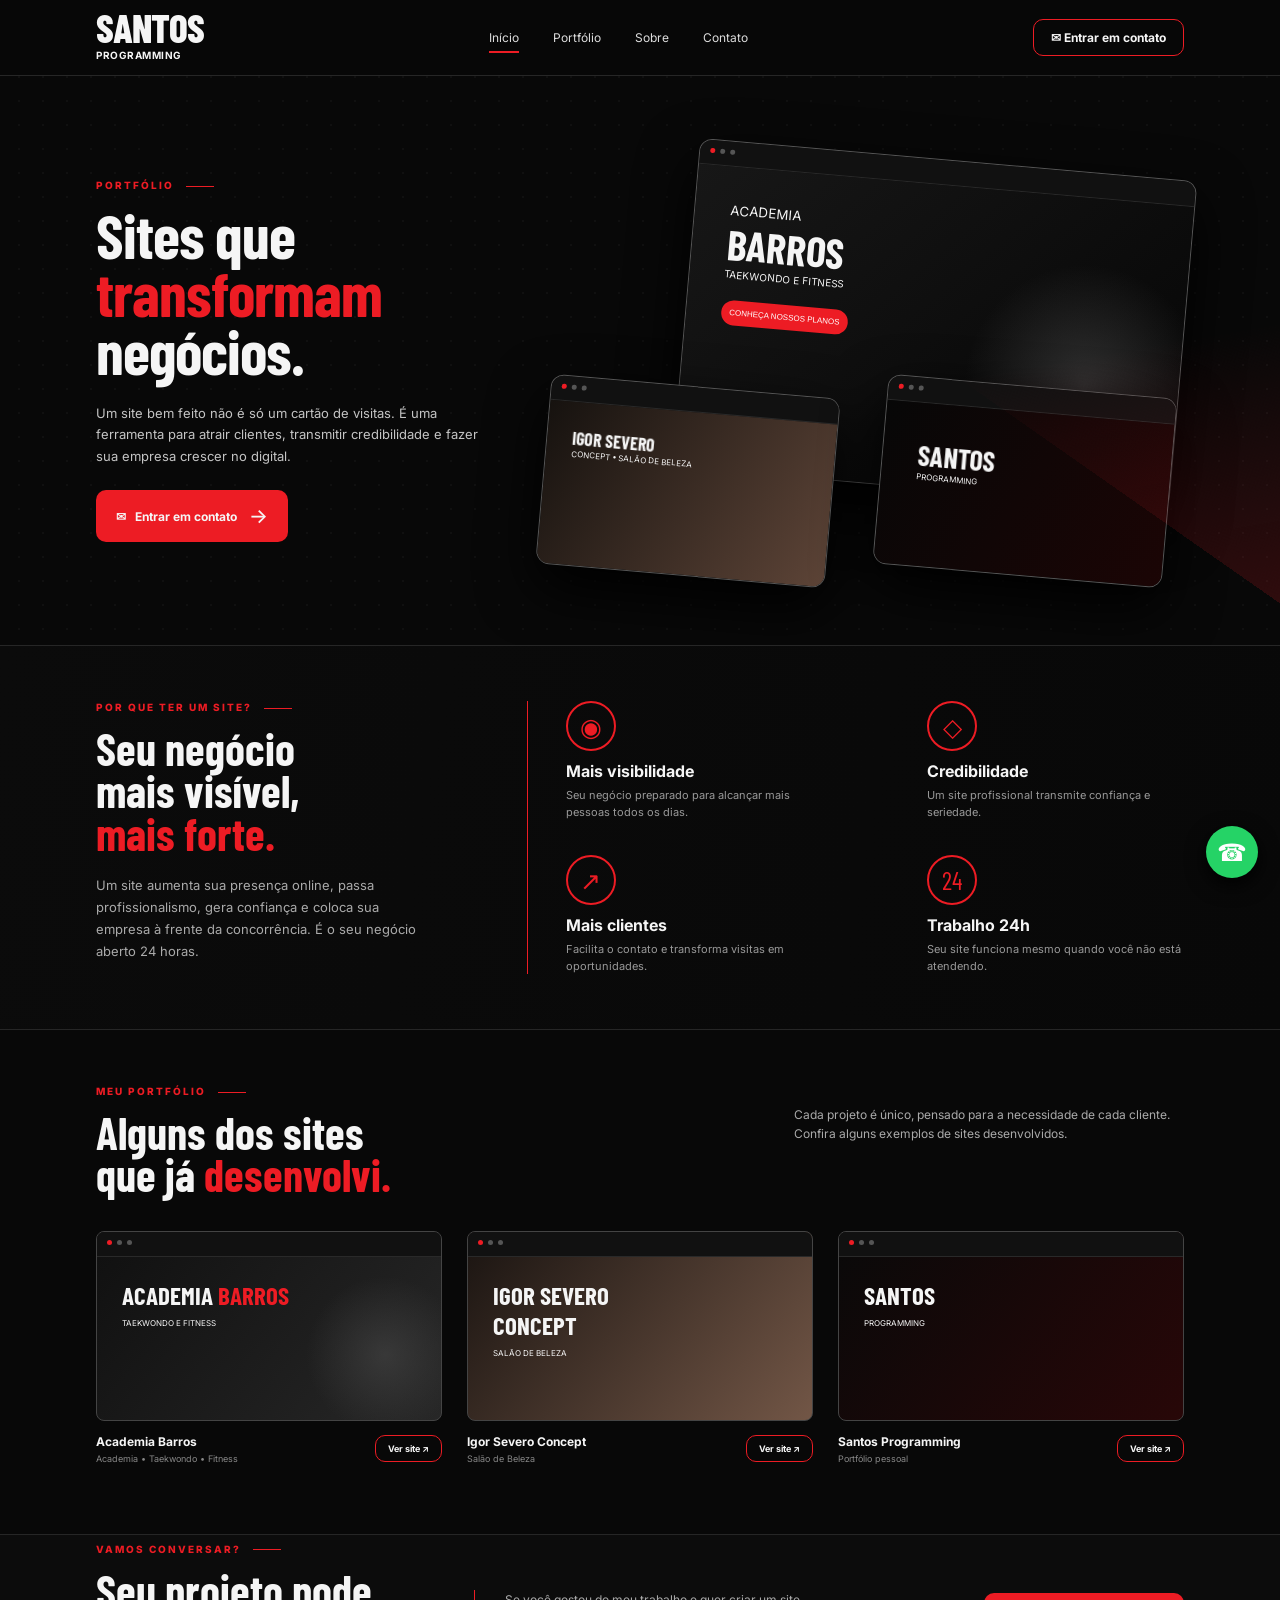
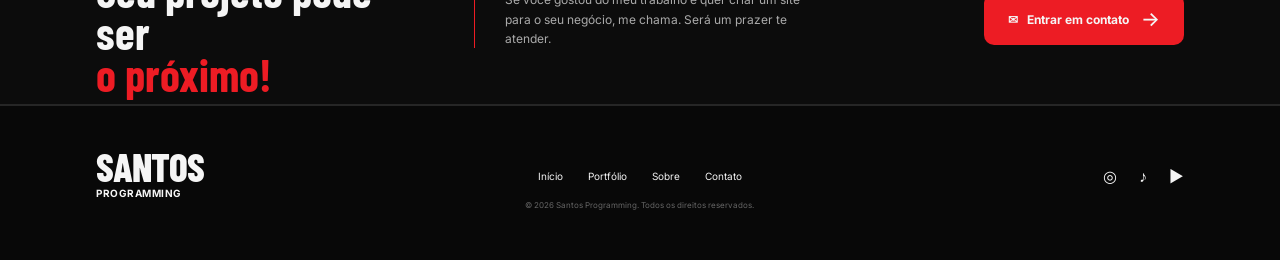
==== index.html @ 3d68de3a "Add files via upload" ====
<!DOCTYPE html>
<html lang="pt-BR">
<head>
  <meta charset="UTF-8">
  <meta name="viewport" content="width=device-width, initial-scale=1.0">
  <meta name="description" content="Santos Programming — portfólio de sites desenvolvidos para empresas e projetos.">
  <title>Santos Programming | Portfólio</title>
  <link rel="preconnect" href="https://fonts.googleapis.com">
  <link rel="preconnect" href="https://fonts.gstatic.com" crossorigin>
  <link href="https://fonts.googleapis.com/css2?family=Barlow+Condensed:wght@500;600;700;800&family=Inter:wght@400;500;600;700;800&display=swap" rel="stylesheet">
  <link rel="stylesheet" href="style.css">
</head>
<body>
  <header class="header">
    <a class="brand" href="#inicio" aria-label="Santos Programming">
      <span>SANT<span class="brand-o">O</span>S</span>
      <small>PROGRAMMING</small>
    </a>

    <button class="menu-toggle" aria-label="Abrir menu">☰</button>
    <nav class="nav">
      <a class="active" href="#inicio">Início</a>
      <a href="#portfolio">Portfólio</a>
      <a href="#sobre">Sobre</a>
      <a href="#contato">Contato</a>
    </nav>

    <a class="btn btn-outline header-contact" href="#contato">✉ Entrar em contato</a>
  </header>

  <main>
    <section class="hero section" id="inicio">
      <div class="hero-copy">
        <p class="eyebrow">PORTFÓLIO <i></i></p>
        <h1>Sites que <span>transformam</span> negócios.</h1>
        <p class="hero-text">Um site bem feito não é só um cartão de visitas. É uma ferramenta para atrair clientes, transmitir credibilidade e fazer sua empresa crescer no digital.</p>
        <a class="btn btn-red" href="#contato">✉ &nbsp; Entrar em contato <b>→</b></a>
      </div>

      <div class="hero-showcase">
        <div class="mockup mockup-large">
          <div class="browser"><span></span><span></span><span></span></div>
          <div class="mock-content gym">
            <small>ACADEMIA</small><strong>BARROS</strong>
            <p>TAEKWONDO E FITNESS</p>
            <button>CONHEÇA NOSSOS PLANOS</button>
          </div>
        </div>
        <div class="mockup mockup-small left">
          <div class="browser"><span></span><span></span><span></span></div>
          <div class="mock-content salon"><strong>IGOR SEVERO</strong><small>CONCEPT • SALÃO DE BELEZA</small></div>
        </div>
        <div class="mockup mockup-small right">
          <div class="browser"><span></span><span></span><span></span></div>
          <div class="mock-content code"><strong>SANTOS</strong><small>PROGRAMMING</small></div>
        </div>
      </div>
    </section>

    <section class="why section" id="sobre">
      <div class="why-title">
        <p class="eyebrow">POR QUE TER UM SITE? <i></i></p>
        <h2>Seu negócio<br>mais visível,<br><span>mais forte.</span></h2>
        <p>Um site aumenta sua presença online, passa profissionalismo, gera confiança e coloca sua empresa à frente da concorrência. É o seu negócio aberto 24 horas.</p>
      </div>
      <div class="benefits">
        <article><div class="icon">◉</div><h3>Mais visibilidade</h3><p>Seu negócio preparado para alcançar mais pessoas todos os dias.</p></article>
        <article><div class="icon">◇</div><h3>Credibilidade</h3><p>Um site profissional transmite confiança e seriedade.</p></article>
        <article><div class="icon">↗</div><h3>Mais clientes</h3><p>Facilita o contato e transforma visitas em oportunidades.</p></article>
        <article><div class="icon">24</div><h3>Trabalho 24h</h3><p>Seu site funciona mesmo quando você não está atendendo.</p></article>
      </div>
    </section>

    <section class="portfolio section" id="portfolio">
      <div class="portfolio-head">
        <div>
          <p class="eyebrow">MEU PORTFÓLIO <i></i></p>
          <h2>Alguns dos sites<br>que já <span>desenvolvi.</span></h2>
        </div>
        <p>Cada projeto é único, pensado para a necessidade de cada cliente. Confira alguns exemplos de sites desenvolvidos.</p>
      </div>

      <div class="projects">
        <article class="project">
          <div class="project-image project-gym"><div class="browser"><span></span><span></span><span></span></div><strong>ACADEMIA <em>BARROS</em></strong><small>TAEKWONDO E FITNESS</small></div>
          <div class="project-info"><div><h3>Academia Barros</h3><p>Academia • Taekwondo • Fitness</p></div><a class="btn btn-mini" href="#contato">Ver site ↗</a></div>
        </article>

        <article class="project">
          <div class="project-image project-salon"><div class="browser"><span></span><span></span><span></span></div><strong>IGOR SEVERO<br>CONCEPT</strong><small>SALÃO DE BELEZA</small></div>
          <div class="project-info"><div><h3>Igor Severo Concept</h3><p>Salão de Beleza</p></div><a class="btn btn-mini" href="#contato">Ver site ↗</a></div>
        </article>

        <article class="project">
          <div class="project-image project-code"><div class="browser"><span></span><span></span><span></span></div><strong>SANTOS</strong><small>PROGRAMMING</small></div>
          <div class="project-info"><div><h3>Santos Programming</h3><p>Portfólio pessoal</p></div><a class="btn btn-mini" href="#contato">Ver site ↗</a></div>
        </article>
      </div>
    </section>

    <section class="cta section" id="contato">
      <div>
        <p class="eyebrow">VAMOS CONVERSAR? <i></i></p>
        <h2>Seu projeto pode ser<br><span>o próximo!</span></h2>
      </div>
      <p>Se você gostou do meu trabalho e quer criar um site para o seu negócio, me chama. Será um prazer te atender.</p>
      <a class="btn btn-red" href="https://wa.me/5500000000000?text=Olá!%20Vi%20seu%20portfólio%20e%20quero%20criar%20um%20site." target="_blank">✉ &nbsp; Entrar em contato <b>→</b></a>
    </section>
  </main>

  <footer class="footer">
    <a class="brand" href="#inicio"><span>SANT<span class="brand-o">O</span>S</span><small>PROGRAMMING</small></a>
    <nav><a href="#inicio">Início</a><a href="#portfolio">Portfólio</a><a href="#sobre">Sobre</a><a href="#contato">Contato</a></nav>
    <div class="socials"><span>◎</span><span>♪</span><span>▶</span></div>
    <p>© 2026 Santos Programming. Todos os direitos reservados.</p>
  </footer>

  <a class="whatsapp" href="https://wa.me/5500000000000?text=Olá!%20Vi%20seu%20portfólio%20e%20quero%20fazer%20um%20site." target="_blank" aria-label="Falar pelo WhatsApp">☎</a>
  <script src="script.js"></script>
</body>
</html>
---- style.css ----
*{box-sizing:border-box;margin:0;padding:0}
:root{--black:#080808;--black2:#101010;--white:#f5f5f5;--gray:#a9a9a9;--red:#ed1c24;--line:#262626}
html{scroll-behavior:smooth}
body{font-family:Inter,Arial,sans-serif;background:var(--black);color:var(--white);overflow-x:hidden}
body:before{content:"";position:fixed;inset:0;pointer-events:none;opacity:.14;background:radial-gradient(circle at 80% 20%,#4a4a4a 0 1px,transparent 1px);background-size:24px 24px;z-index:-1}
a{color:inherit;text-decoration:none}
.header{height:76px;border-bottom:1px solid var(--line);display:flex;align-items:center;padding:0 7.5%;gap:40px;background:rgba(8,8,8,.92);position:sticky;top:0;z-index:20;backdrop-filter:blur(10px)}
.brand{font-family:"Barlow Condensed",sans-serif;font-weight:800;line-height:.72;display:flex;flex-direction:column;font-size:39px;letter-spacing:-1px}
.brand small{font:700 10px Inter,sans-serif;letter-spacing:.5px;margin-top:6px}
.brand-o{display:inline-block}
.nav{display:flex;gap:34px;margin:auto;font-size:12px}
.nav a{padding:30px 0;position:relative;color:#ddd}
.nav a.active:after{content:"";position:absolute;height:2px;background:var(--red);bottom:22px;left:0;right:0}
.btn{display:inline-flex;align-items:center;justify-content:center;border-radius:10px;font-size:12px;font-weight:700;transition:.2s;cursor:pointer}
.btn:hover{transform:translateY(-2px)}
.btn-outline{border:1px solid var(--red);padding:10px 17px}
.btn-red{background:var(--red);padding:14px 20px;gap:12px}
.btn-red b{font-size:20px;font-weight:500}
.menu-toggle{display:none;background:none;border:0;color:white;font-size:26px}
.section{padding-left:7.5%;padding-right:7.5%;border-bottom:1px solid var(--line)}
.hero{min-height:570px;display:grid;grid-template-columns:38% 62%;align-items:center;position:relative;overflow:hidden}
.hero:after,.cta:after{content:"";position:absolute;width:420px;height:420px;right:-180px;top:40px;background:linear-gradient(135deg,transparent 50%,rgba(237,28,36,.18));transform:rotate(35deg);pointer-events:none}
.eyebrow{font-size:10px;letter-spacing:2px;color:var(--red);font-weight:800;margin-bottom:14px}
.eyebrow i{display:inline-block;width:28px;height:1px;background:var(--red);vertical-align:middle;margin-left:8px}
h1,h2{font-family:"Barlow Condensed",sans-serif;line-height:.94;text-transform:none}
h1{font-size:62px;max-width:430px;letter-spacing:-1px}
h1 span,h2 span{color:var(--red)}
.hero-text{color:#c4c4c4;font-size:13px;line-height:1.65;max-width:400px;margin:23px 0}
.hero-showcase{height:500px;position:relative}
.mockup{position:absolute;background:#0d0d0d;border:1px solid #555;border-radius:13px;box-shadow:0 22px 55px #000;overflow:hidden}
.browser{height:25px;padding:8px 10px;display:flex;gap:5px;border-bottom:1px solid #292929;background:#111}
.browser span{width:5px;height:5px;border-radius:50%;background:#555}.browser span:first-child{background:var(--red)}
.mockup-large{width:74%;height:330px;right:0;top:48px;transform:rotate(5deg)}
.mockup-small{width:43%;height:190px;bottom:35px}.mockup-small.left{left:5%;transform:rotate(5deg)}.mockup-small.right{right:2%;transform:rotate(5deg)}
.mock-content{height:calc(100% - 25px);padding:35px;background:linear-gradient(135deg,#171717,#050505);position:relative}
.mock-content.gym:after,.project-gym:after{content:"";position:absolute;right:-30px;bottom:-20px;width:50%;height:90%;background:radial-gradient(circle,#444,transparent 65%);opacity:.65}
.mock-content strong,.mock-content.gym strong{font-family:"Barlow Condensed";font-size:42px;position:relative;z-index:1}.mock-content.gym small{display:block;position:relative;z-index:1}.mock-content.gym p{font-size:10px;position:relative;z-index:1}.mock-content button{margin-top:20px;border:0;background:var(--red);color:white;padding:8px;border-radius:15px;font-size:8px;position:relative;z-index:2}
.mock-content.salon{background:linear-gradient(120deg,#16120f,#5d4437);padding:25px}.mock-content.salon strong{font-size:18px}.mock-content.salon small{display:block;font-size:8px}
.mock-content.code{background:linear-gradient(120deg,#070707,#1b0505);padding:35px}.mock-content.code strong{font-size:28px}.mock-content.code small{display:block;font-size:8px}
.why{min-height:330px;padding-top:55px;padding-bottom:55px;display:grid;grid-template-columns:35% 65%;gap:50px;background:linear-gradient(100deg,#0b0b0b,#080808)}
h2{font-size:45px}.why-title>p:last-child{font-size:13px;line-height:1.7;color:#aaa;max-width:340px;margin-top:20px}
.benefits{border-left:1px solid var(--red);display:grid;grid-template-columns:1fr 1fr;gap:35px 55px;padding-left:38px}
.benefits article{max-width:260px}.icon{font-family:"Barlow Condensed";font-size:25px;color:var(--red);border:2px solid var(--red);width:50px;height:50px;border-radius:50%;display:flex;align-items:center;justify-content:center;margin-bottom:10px}.benefits h3{font-size:16px;margin-bottom:6px}.benefits p{font-size:11px;line-height:1.5;color:#999}
.portfolio{padding-top:55px;padding-bottom:70px}.portfolio-head{display:flex;justify-content:space-between;gap:50px;margin-bottom:35px}.portfolio-head>p{max-width:390px;font-size:12px;line-height:1.6;color:#aaa;padding-top:20px}
.projects{display:grid;grid-template-columns:repeat(3,1fr);gap:25px}.project-image{height:190px;border:1px solid #444;border-radius:8px;position:relative;overflow:hidden;padding:48px 25px 20px;background:#121212}.project-image .browser{position:absolute;left:0;right:0;top:0}.project-image strong{font-family:"Barlow Condensed";font-size:25px;display:block;position:relative;z-index:2}.project-image em{font-style:normal;color:var(--red)}.project-image small{font-size:8px;position:relative;z-index:2}.project-gym{background:linear-gradient(130deg,#101010,#272727)}.project-salon{background:linear-gradient(130deg,#1a1411,#725646)}.project-code{background:linear-gradient(130deg,#090909,#280708)}
.project-info{display:flex;align-items:center;justify-content:space-between;padding-top:13px}.project-info h3{font-size:12px}.project-info p{font-size:9px;color:#888;margin-top:4px}.btn-mini{border:1px solid var(--red);padding:7px 12px;font-size:9px}
.cta{min-height:170px;display:grid;grid-template-columns:1fr 1fr 1fr;align-items:center;gap:45px;background:#0c0c0c;position:relative;overflow:hidden}.cta>p{font-size:12px;color:#aaa;line-height:1.6;border-left:1px solid var(--red);padding-left:30px}.cta .btn{justify-self:end;min-width:200px}
.footer{min-height:155px;padding:40px 7.5%;display:grid;grid-template-columns:1fr 1fr 1fr;align-items:center;border-top:1px solid var(--line);position:relative}.footer nav{display:flex;justify-content:center;gap:25px;font-size:10px}.socials{display:flex;justify-content:flex-end;gap:22px}.footer>p{grid-column:1/-1;text-align:center;font-size:8px;color:#666;margin-top:-15px}
.whatsapp{position:fixed;right:22px;bottom:22px;width:52px;height:52px;border-radius:50%;background:#25d366;color:#fff;display:flex;align-items:center;justify-content:center;font-size:24px;box-shadow:0 7px 20px #000;z-index:30}
@media(max-width:850px){.header{padding:0 6%;height:68px}.header-contact,.nav{display:none}.menu-toggle{display:block;margin-left:auto}.hero{display:block;padding-top:65px;padding-bottom:30px}.hero-showcase{height:390px;margin-top:10px}.mockup-large{width:75%;height:245px;top:25px}.mockup-small{height:135px;bottom:20px}.mock-content{padding:22px}.mock-content.gym strong{font-size:29px}.why{display:block}.benefits{margin-top:35px}.portfolio-head{display:block}.portfolio-head>p{padding-top:20px}.projects{grid-template-columns:1fr}.cta{grid-template-columns:1fr;gap:20px;padding-top:45px;padding-bottom:45px}.cta .btn{justify-self:start}.footer{grid-template-columns:1fr;gap:25px}.footer nav,.socials{justify-content:flex-start}.footer>p{grid-column:1;margin-top:0;text-align:left}h1{font-size:52px}}
@media(max-width:480px){.brand{font-size:31px}.hero{padding-top:45px}.hero-showcase{height:320px}.mockup-large{height:205px}.mockup-small{height:115px}.mock-content.gym strong{font-size:23px}h1{font-size:47px}.why,.portfolio,.cta{padding-left:6%;padding-right:6%}.benefits{padding-left:20px;gap:25px 15px}.benefits article{max-width:none}.benefits p{font-size:10px}.projects{gap:30px}.project-image{height:180px}}
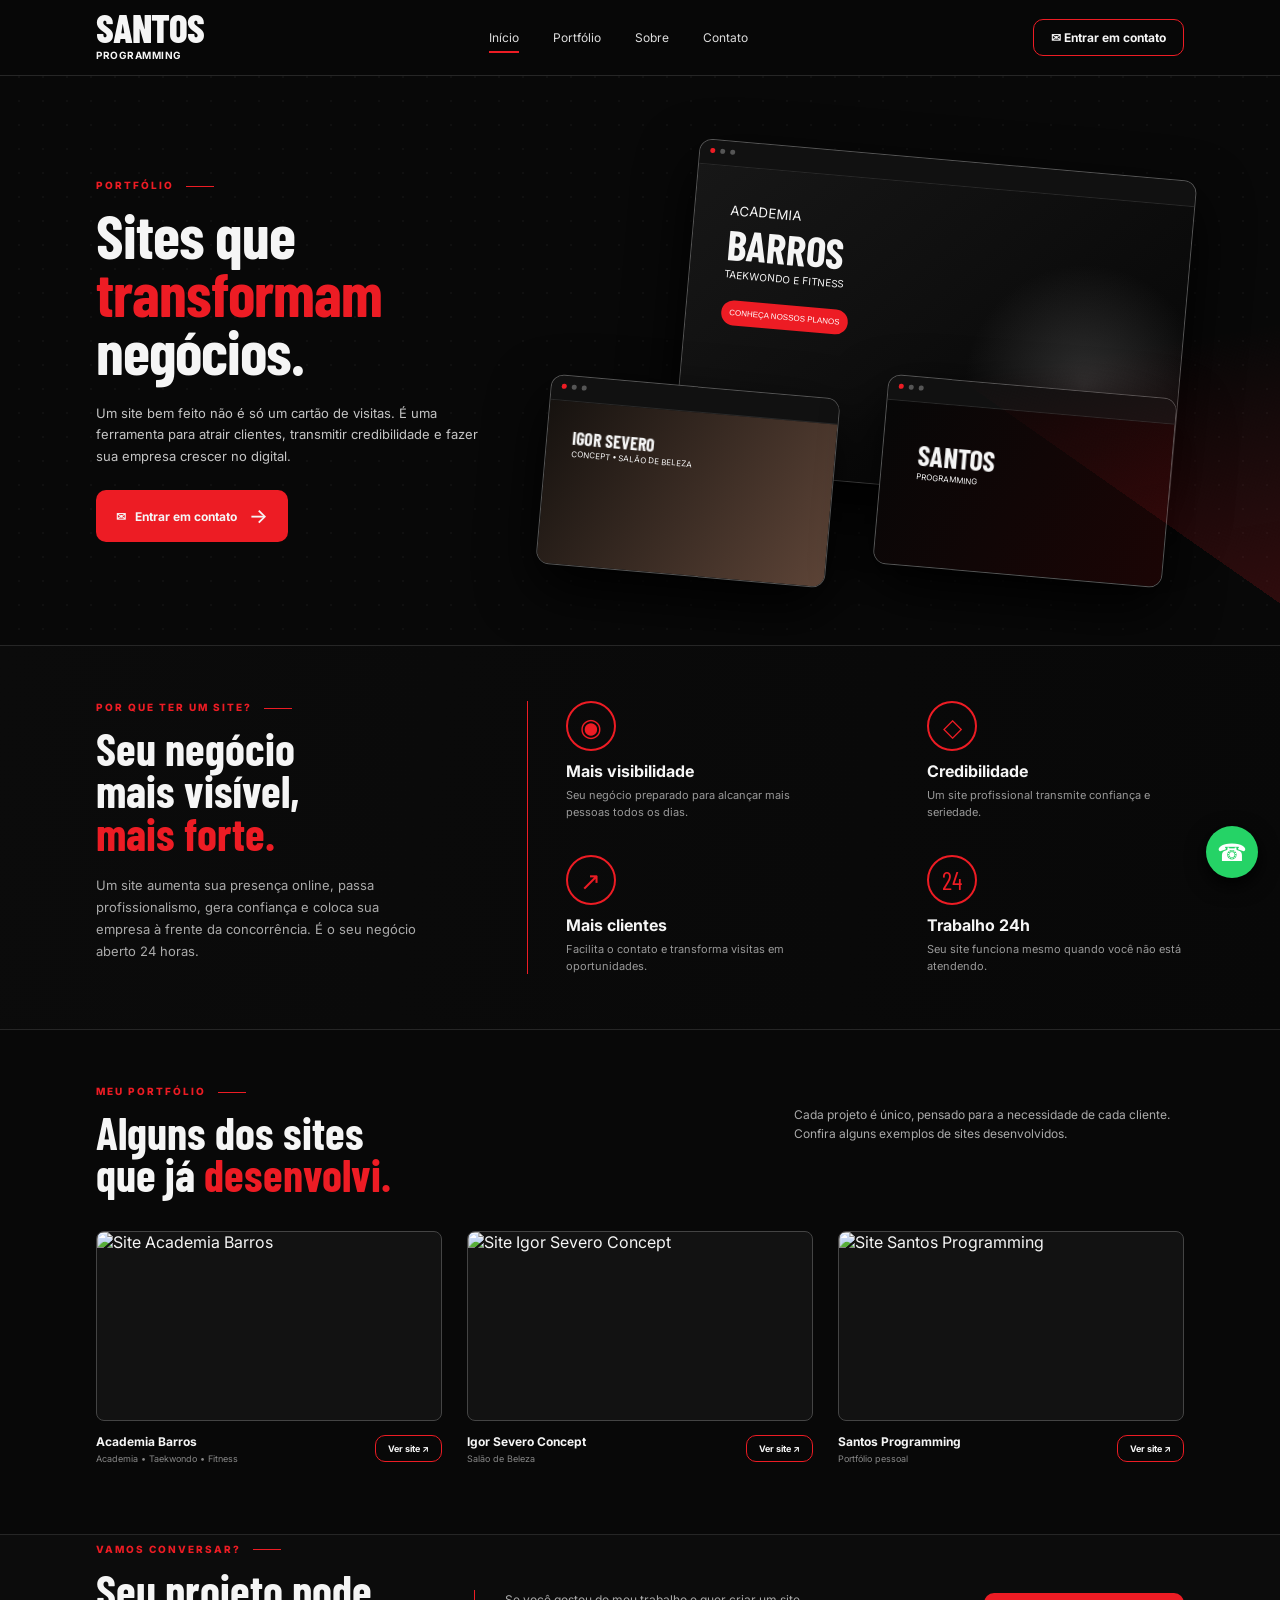
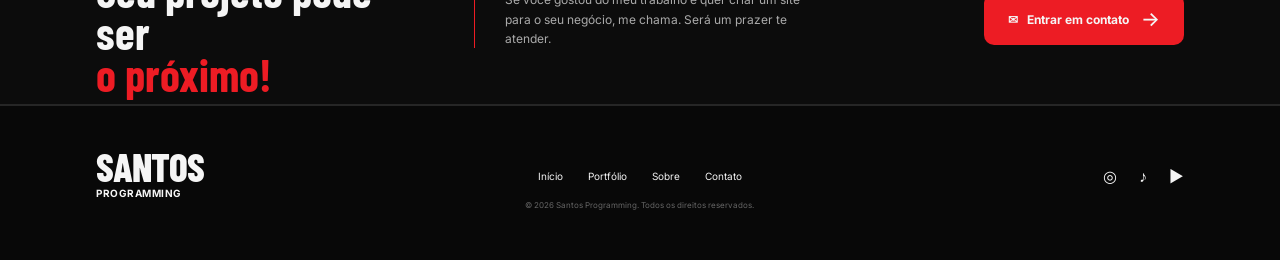
==== commit 90e3f561: "Add files via upload" ====
--- a/index.html
+++ b/index.html
@@ -82,17 +82,17 @@
 
       <div class="projects">
         <article class="project">
-          <div class="project-image project-gym"><div class="browser"><span></span><span></span><span></span></div><strong>ACADEMIA <em>BARROS</em></strong><small>TAEKWONDO E FITNESS</small></div>
+          <div class="project-image"><img src="assets/academia-barros.jpg" alt="Site Academia Barros"></div>
           <div class="project-info"><div><h3>Academia Barros</h3><p>Academia • Taekwondo • Fitness</p></div><a class="btn btn-mini" href="#contato">Ver site ↗</a></div>
         </article>
 
         <article class="project">
-          <div class="project-image project-salon"><div class="browser"><span></span><span></span><span></span></div><strong>IGOR SEVERO<br>CONCEPT</strong><small>SALÃO DE BELEZA</small></div>
+          <div class="project-image"><img src="assets/igor-severo-concept.jpg" alt="Site Igor Severo Concept"></div>
           <div class="project-info"><div><h3>Igor Severo Concept</h3><p>Salão de Beleza</p></div><a class="btn btn-mini" href="#contato">Ver site ↗</a></div>
         </article>
 
         <article class="project">
-          <div class="project-image project-code"><div class="browser"><span></span><span></span><span></span></div><strong>SANTOS</strong><small>PROGRAMMING</small></div>
+          <div class="project-image"><img src="assets/santos-programming.jpg" alt="Site Santos Programming"></div>
           <div class="project-info"><div><h3>Santos Programming</h3><p>Portfólio pessoal</p></div><a class="btn btn-mini" href="#contato">Ver site ↗</a></div>
         </article>
       </div>
--- a/style.css
+++ b/style.css
@@ -49,3 +49,5 @@
 .whatsapp{position:fixed;right:22px;bottom:22px;width:52px;height:52px;border-radius:50%;background:#25d366;color:#fff;display:flex;align-items:center;justify-content:center;font-size:24px;box-shadow:0 7px 20px #000;z-index:30}
 @media(max-width:850px){.header{padding:0 6%;height:68px}.header-contact,.nav{display:none}.menu-toggle{display:block;margin-left:auto}.hero{display:block;padding-top:65px;padding-bottom:30px}.hero-showcase{height:390px;margin-top:10px}.mockup-large{width:75%;height:245px;top:25px}.mockup-small{height:135px;bottom:20px}.mock-content{padding:22px}.mock-content.gym strong{font-size:29px}.why{display:block}.benefits{margin-top:35px}.portfolio-head{display:block}.portfolio-head>p{padding-top:20px}.projects{grid-template-columns:1fr}.cta{grid-template-columns:1fr;gap:20px;padding-top:45px;padding-bottom:45px}.cta .btn{justify-self:start}.footer{grid-template-columns:1fr;gap:25px}.footer nav,.socials{justify-content:flex-start}.footer>p{grid-column:1;margin-top:0;text-align:left}h1{font-size:52px}}
 @media(max-width:480px){.brand{font-size:31px}.hero{padding-top:45px}.hero-showcase{height:320px}.mockup-large{height:205px}.mockup-small{height:115px}.mock-content.gym strong{font-size:23px}h1{font-size:47px}.why,.portfolio,.cta{padding-left:6%;padding-right:6%}.benefits{padding-left:20px;gap:25px 15px}.benefits article{max-width:none}.benefits p{font-size:10px}.projects{gap:30px}.project-image{height:180px}}
+
+.project-image img{width:100%;height:100%;object-fit:cover;display:block}.project-image{padding:0}.project-image .browser{z-index:2}
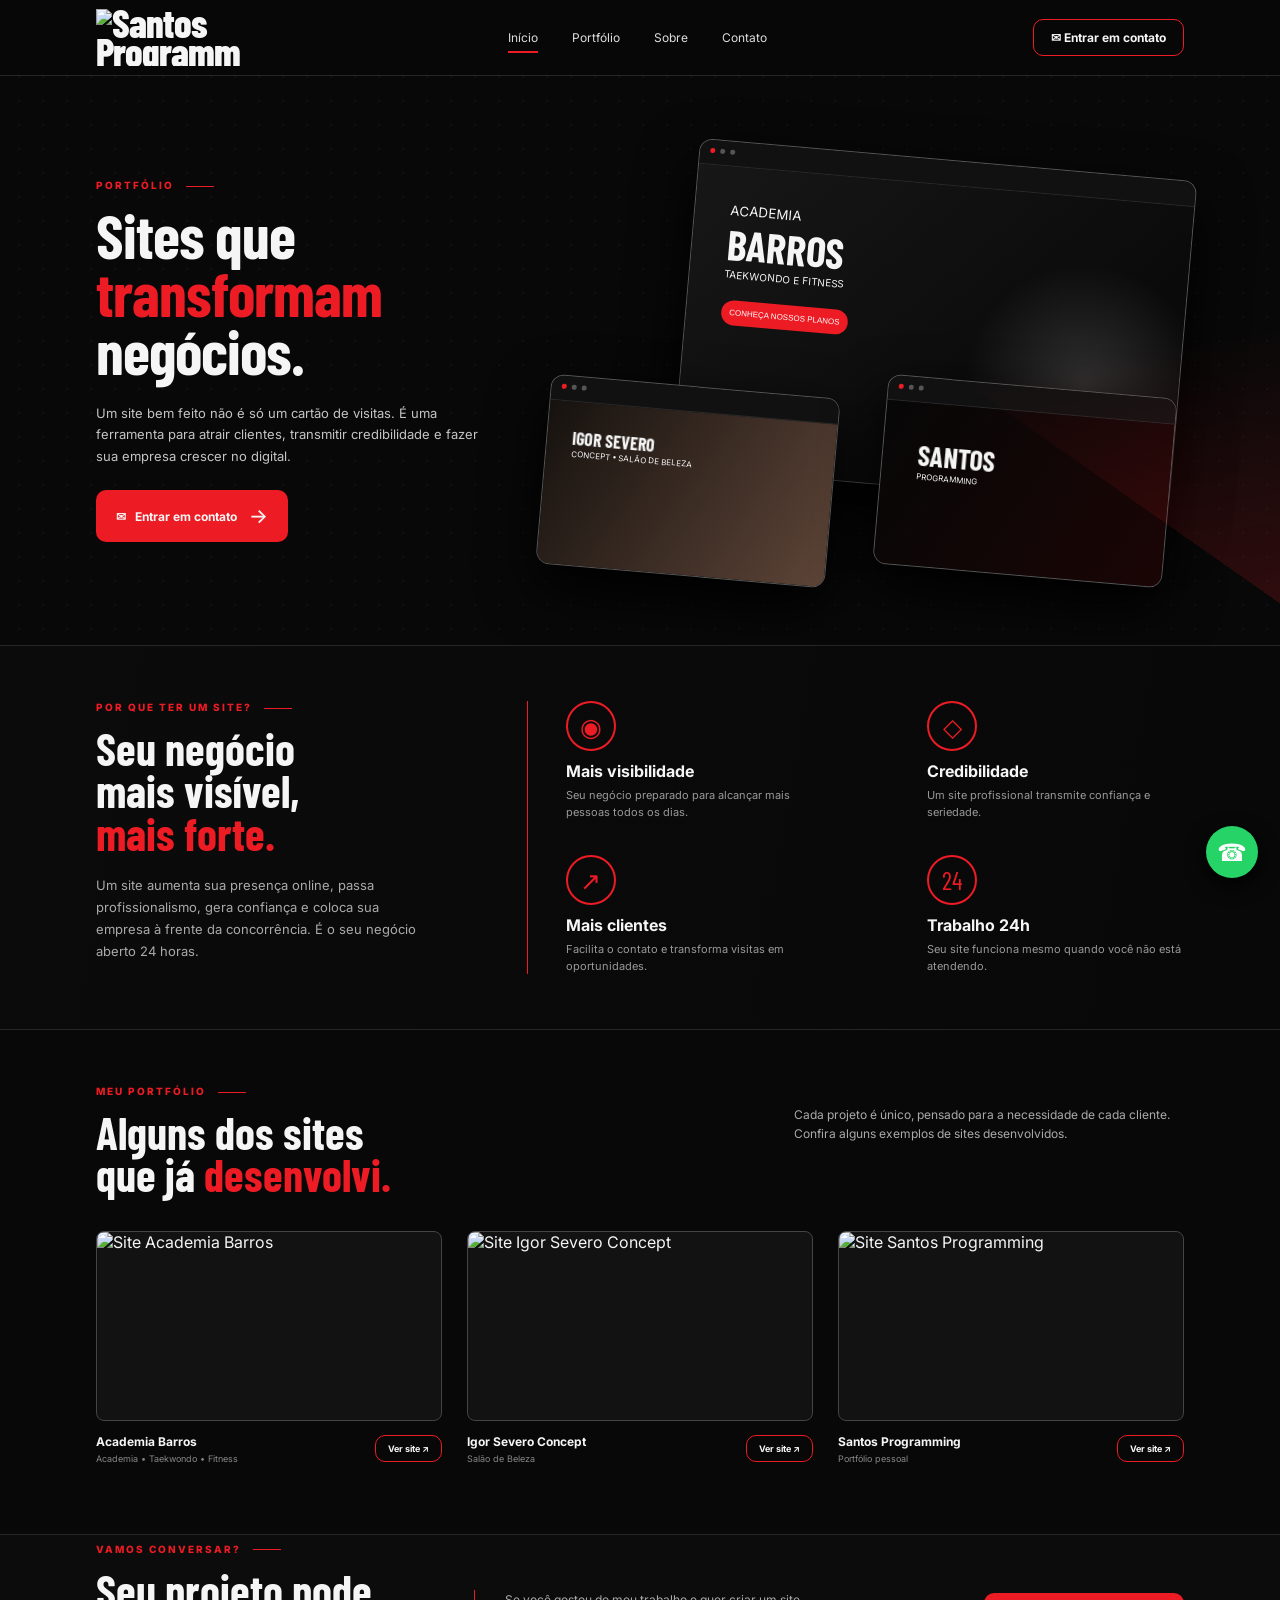
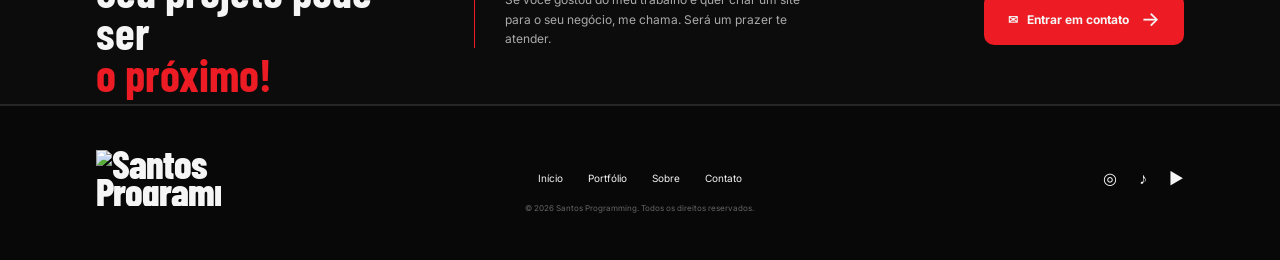
==== commit 547544a5: "Add files via upload" ====
--- a/index.html
+++ b/index.html
@@ -13,8 +13,7 @@
 <body>
   <header class="header">
     <a class="brand" href="#inicio" aria-label="Santos Programming">
-      <span>SANT<span class="brand-o">O</span>S</span>
-      <small>PROGRAMMING</small>
+      <img src="assets/santos-logo.png" alt="Santos Programming">
     </a>
 
     <button class="menu-toggle" aria-label="Abrir menu">☰</button>
@@ -109,7 +108,7 @@
   </main>
 
   <footer class="footer">
-    <a class="brand" href="#inicio"><span>SANT<span class="brand-o">O</span>S</span><small>PROGRAMMING</small></a>
+    <a class="brand" href="#inicio"><img src="assets/santos-logo.png" alt="Santos Programming"></a>
     <nav><a href="#inicio">Início</a><a href="#portfolio">Portfólio</a><a href="#sobre">Sobre</a><a href="#contato">Contato</a></nav>
     <div class="socials"><span>◎</span><span>♪</span><span>▶</span></div>
     <p>© 2026 Santos Programming. Todos os direitos reservados.</p>
--- a/style.css
+++ b/style.css
@@ -51,3 +51,8 @@
 @media(max-width:480px){.brand{font-size:31px}.hero{padding-top:45px}.hero-showcase{height:320px}.mockup-large{height:205px}.mockup-small{height:115px}.mock-content.gym strong{font-size:23px}h1{font-size:47px}.why,.portfolio,.cta{padding-left:6%;padding-right:6%}.benefits{padding-left:20px;gap:25px 15px}.benefits article{max-width:none}.benefits p{font-size:10px}.projects{gap:30px}.project-image{height:180px}}
 
 .project-image img{width:100%;height:100%;object-fit:cover;display:block}.project-image{padding:0}.project-image .browser{z-index:2}
+
+.brand img{width:145px;height:auto;display:block;object-fit:contain}
+.footer .brand img{width:125px}
+@media(max-width:850px){.brand img{width:125px}}
+@media(max-width:480px){.brand img{width:112px}.footer .brand img{width:112px}}
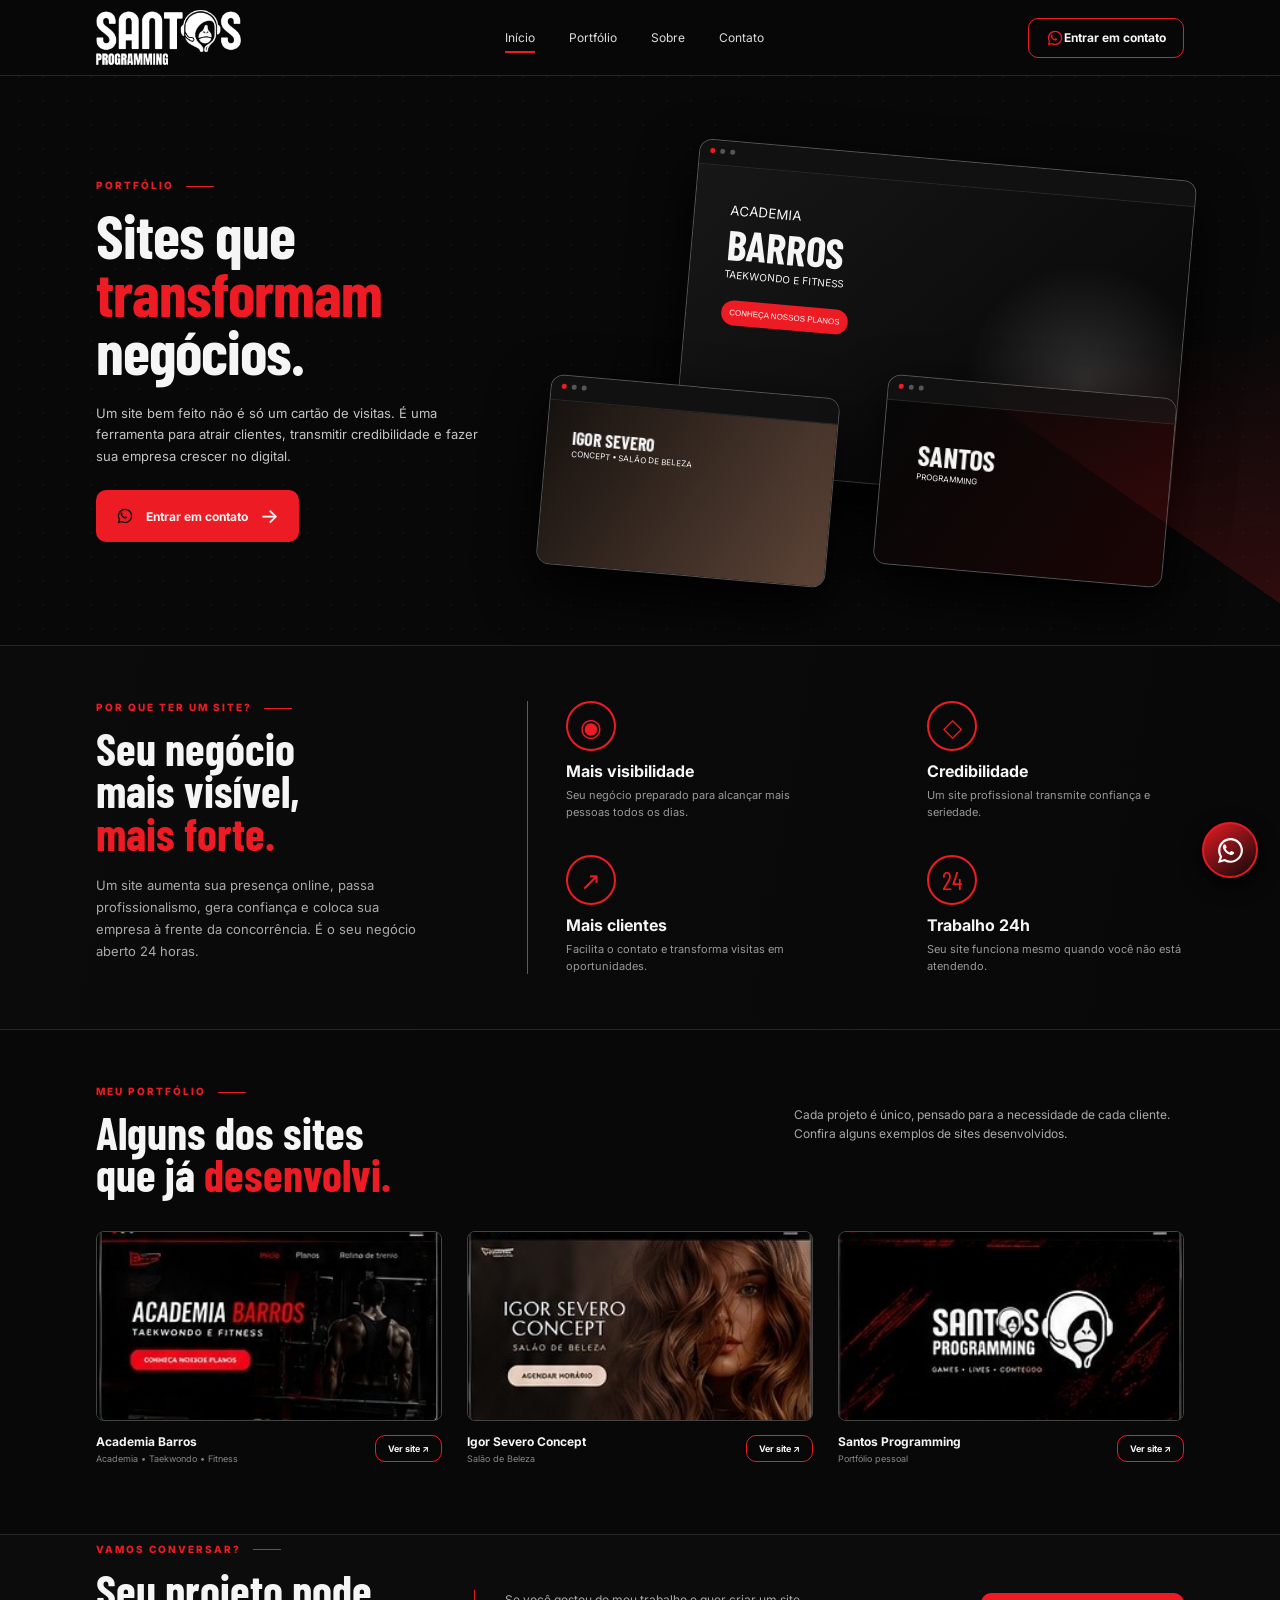
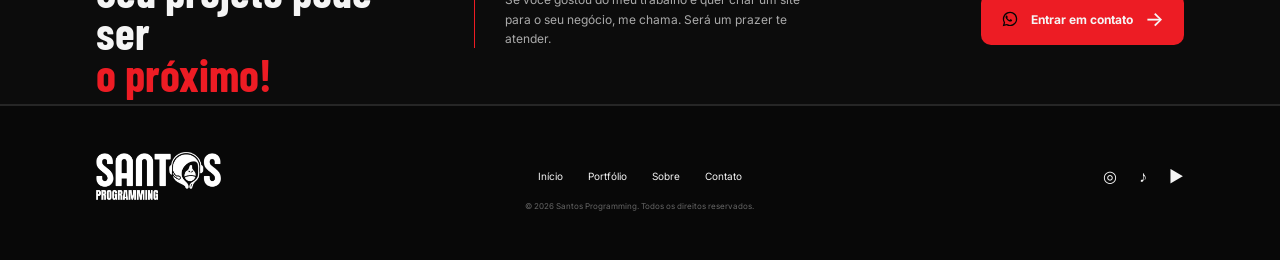
==== commit d79f7793: "Add files via upload" ====
--- a/index.html
+++ b/index.html
@@ -24,7 +24,7 @@
       <a href="#contato">Contato</a>
     </nav>
 
-    <a class="btn btn-outline header-contact" href="#contato">✉ Entrar em contato</a>
+    <a class="btn btn-outline header-contact" href="https://wa.me/5553991857521?text=Ol%C3%A1%2C%20gostaria%20de%20criar%20um%20site%20para%20a%20minha%20empresa." target="_blank" rel="noopener"><svg class="wa-icon" viewBox="0 0 32 32" aria-hidden="true"><path fill="currentColor" d="M19.11 17.42c-.29-.15-1.7-.84-1.96-.94-.26-.1-.45-.15-.64.15-.19.29-.74.94-.9 1.13-.17.19-.33.22-.62.07-.29-.15-1.22-.45-2.32-1.43-.86-.77-1.44-1.72-1.61-2.01-.17-.29-.02-.45.13-.6.13-.13.29-.33.43-.49.14-.17.19-.29.29-.48.1-.19.05-.36-.02-.51-.07-.15-.64-1.55-.88-2.13-.23-.56-.47-.49-.64-.5h-.55c-.19 0-.51.07-.77.36-.26.29-1.01.99-1.01 2.42s1.03 2.81 1.17 3.01c.15.19 2.02 3.08 4.9 4.32.69.3 1.23.48 1.65.61.69.22 1.32.19 1.82.12.55-.08 1.7-.69 1.94-1.36.24-.67.24-1.24.17-1.36-.07-.12-.26-.19-.55-.34z"/><path fill="currentColor" d="M16.03 3.2c-7.06 0-12.8 5.74-12.8 12.8 0 2.26.59 4.39 1.72 6.26L3.1 28.8l6.7-1.76a12.76 12.76 0 0 0 6.23 1.61h.01c7.06 0 12.8-5.74 12.8-12.8S23.1 3.2 16.03 3.2zm0 23.34h-.01a10.52 10.52 0 0 1-5.36-1.46l-.38-.23-3.98 1.05 1.06-3.88-.25-.4a10.55 10.55 0 1 1 8.92 4.92z"/></svg> Entrar em contato</a>
   </header>
 
   <main>
@@ -33,7 +33,7 @@
         <p class="eyebrow">PORTFÓLIO <i></i></p>
         <h1>Sites que <span>transformam</span> negócios.</h1>
         <p class="hero-text">Um site bem feito não é só um cartão de visitas. É uma ferramenta para atrair clientes, transmitir credibilidade e fazer sua empresa crescer no digital.</p>
-        <a class="btn btn-red" href="#contato">✉ &nbsp; Entrar em contato <b>→</b></a>
+        <a class="btn btn-red" href="https://wa.me/5553991857521?text=Ol%C3%A1%2C%20gostaria%20de%20criar%20um%20site%20para%20a%20minha%20empresa." target="_blank" rel="noopener"><svg class="wa-icon" viewBox="0 0 32 32" aria-hidden="true"><path fill="currentColor" d="M19.11 17.42c-.29-.15-1.7-.84-1.96-.94-.26-.1-.45-.15-.64.15-.19.29-.74.94-.9 1.13-.17.19-.33.22-.62.07-.29-.15-1.22-.45-2.32-1.43-.86-.77-1.44-1.72-1.61-2.01-.17-.29-.02-.45.13-.6.13-.13.29-.33.43-.49.14-.17.19-.29.29-.48.1-.19.05-.36-.02-.51-.07-.15-.64-1.55-.88-2.13-.23-.56-.47-.49-.64-.5h-.55c-.19 0-.51.07-.77.36-.26.29-1.01.99-1.01 2.42s1.03 2.81 1.17 3.01c.15.19 2.02 3.08 4.9 4.32.69.3 1.23.48 1.65.61.69.22 1.32.19 1.82.12.55-.08 1.7-.69 1.94-1.36.24-.67.24-1.24.17-1.36-.07-.12-.26-.19-.55-.34z"/><path fill="currentColor" d="M16.03 3.2c-7.06 0-12.8 5.74-12.8 12.8 0 2.26.59 4.39 1.72 6.26L3.1 28.8l6.7-1.76a12.76 12.76 0 0 0 6.23 1.61h.01c7.06 0 12.8-5.74 12.8-12.8S23.1 3.2 16.03 3.2zm0 23.34h-.01a10.52 10.52 0 0 1-5.36-1.46l-.38-.23-3.98 1.05 1.06-3.88-.25-.4a10.55 10.55 0 1 1 8.92 4.92z"/></svg> Entrar em contato <b>→</b></a>
       </div>
 
       <div class="hero-showcase">
@@ -103,7 +103,7 @@
         <h2>Seu projeto pode ser<br><span>o próximo!</span></h2>
       </div>
       <p>Se você gostou do meu trabalho e quer criar um site para o seu negócio, me chama. Será um prazer te atender.</p>
-      <a class="btn btn-red" href="https://wa.me/5500000000000?text=Olá!%20Vi%20seu%20portfólio%20e%20quero%20criar%20um%20site." target="_blank">✉ &nbsp; Entrar em contato <b>→</b></a>
+      <a class="btn btn-red" href="https://wa.me/5553991857521?text=Ol%C3%A1%2C%20gostaria%20de%20criar%20um%20site%20para%20a%20minha%20empresa." target="_blank" rel="noopener"><svg class="wa-icon" viewBox="0 0 32 32" aria-hidden="true"><path fill="currentColor" d="M19.11 17.42c-.29-.15-1.7-.84-1.96-.94-.26-.1-.45-.15-.64.15-.19.29-.74.94-.9 1.13-.17.19-.33.22-.62.07-.29-.15-1.22-.45-2.32-1.43-.86-.77-1.44-1.72-1.61-2.01-.17-.29-.02-.45.13-.6.13-.13.29-.33.43-.49.14-.17.19-.29.29-.48.1-.19.05-.36-.02-.51-.07-.15-.64-1.55-.88-2.13-.23-.56-.47-.49-.64-.5h-.55c-.19 0-.51.07-.77.36-.26.29-1.01.99-1.01 2.42s1.03 2.81 1.17 3.01c.15.19 2.02 3.08 4.9 4.32.69.3 1.23.48 1.65.61.69.22 1.32.19 1.82.12.55-.08 1.7-.69 1.94-1.36.24-.67.24-1.24.17-1.36-.07-.12-.26-.19-.55-.34z"/><path fill="currentColor" d="M16.03 3.2c-7.06 0-12.8 5.74-12.8 12.8 0 2.26.59 4.39 1.72 6.26L3.1 28.8l6.7-1.76a12.76 12.76 0 0 0 6.23 1.61h.01c7.06 0 12.8-5.74 12.8-12.8S23.1 3.2 16.03 3.2zm0 23.34h-.01a10.52 10.52 0 0 1-5.36-1.46l-.38-.23-3.98 1.05 1.06-3.88-.25-.4a10.55 10.55 0 1 1 8.92 4.92z"/></svg> Entrar em contato <b>→</b></a>
     </section>
   </main>
 
@@ -114,7 +114,7 @@
     <p>© 2026 Santos Programming. Todos os direitos reservados.</p>
   </footer>
 
-  <a class="whatsapp" href="https://wa.me/5500000000000?text=Olá!%20Vi%20seu%20portfólio%20e%20quero%20fazer%20um%20site." target="_blank" aria-label="Falar pelo WhatsApp">☎</a>
+  <a class="whatsapp" href="https://wa.me/5553991857521?text=Ol%C3%A1%2C%20gostaria%20de%20criar%20um%20site%20para%20a%20minha%20empresa." target="_blank" rel="noopener" aria-label="Falar pelo WhatsApp"><svg class="wa-icon" viewBox="0 0 32 32" aria-hidden="true"><path fill="currentColor" d="M19.11 17.42c-.29-.15-1.7-.84-1.96-.94-.26-.1-.45-.15-.64.15-.19.29-.74.94-.9 1.13-.17.19-.33.22-.62.07-.29-.15-1.22-.45-2.32-1.43-.86-.77-1.44-1.72-1.61-2.01-.17-.29-.02-.45.13-.6.13-.13.29-.33.43-.49.14-.17.19-.29.29-.48.1-.19.05-.36-.02-.51-.07-.15-.64-1.55-.88-2.13-.23-.56-.47-.49-.64-.5h-.55c-.19 0-.51.07-.77.36-.26.29-1.01.99-1.01 2.42s1.03 2.81 1.17 3.01c.15.19 2.02 3.08 4.9 4.32.69.3 1.23.48 1.65.61.69.22 1.32.19 1.82.12.55-.08 1.7-.69 1.94-1.36.24-.67.24-1.24.17-1.36-.07-.12-.26-.19-.55-.34z"/><path fill="currentColor" d="M16.03 3.2c-7.06 0-12.8 5.74-12.8 12.8 0 2.26.59 4.39 1.72 6.26L3.1 28.8l6.7-1.76a12.76 12.76 0 0 0 6.23 1.61h.01c7.06 0 12.8-5.74 12.8-12.8S23.1 3.2 16.03 3.2zm0 23.34h-.01a10.52 10.52 0 0 1-5.36-1.46l-.38-.23-3.98 1.05 1.06-3.88-.25-.4a10.55 10.55 0 1 1 8.92 4.92z"/></svg></a>
   <script src="script.js"></script>
 </body>
 </html>
--- a/style.css
+++ b/style.css
@@ -56,3 +56,10 @@
 .footer .brand img{width:125px}
 @media(max-width:850px){.brand img{width:125px}}
 @media(max-width:480px){.brand img{width:112px}.footer .brand img{width:112px}}
+
+.wa-icon{width:18px;height:18px;display:block;flex:none}
+.header-contact .wa-icon{color:var(--red)}
+.btn-red .wa-icon{color:#050505}
+.whatsapp{background:linear-gradient(145deg,#e51b23,#090909);border:2px solid #e51b23;color:#fff;width:56px;height:56px}
+.whatsapp .wa-icon{width:31px;height:31px;color:#fff}
+.whatsapp:hover{transform:translateY(-3px) scale(1.04);background:linear-gradient(145deg,#ff252d,#050505)}
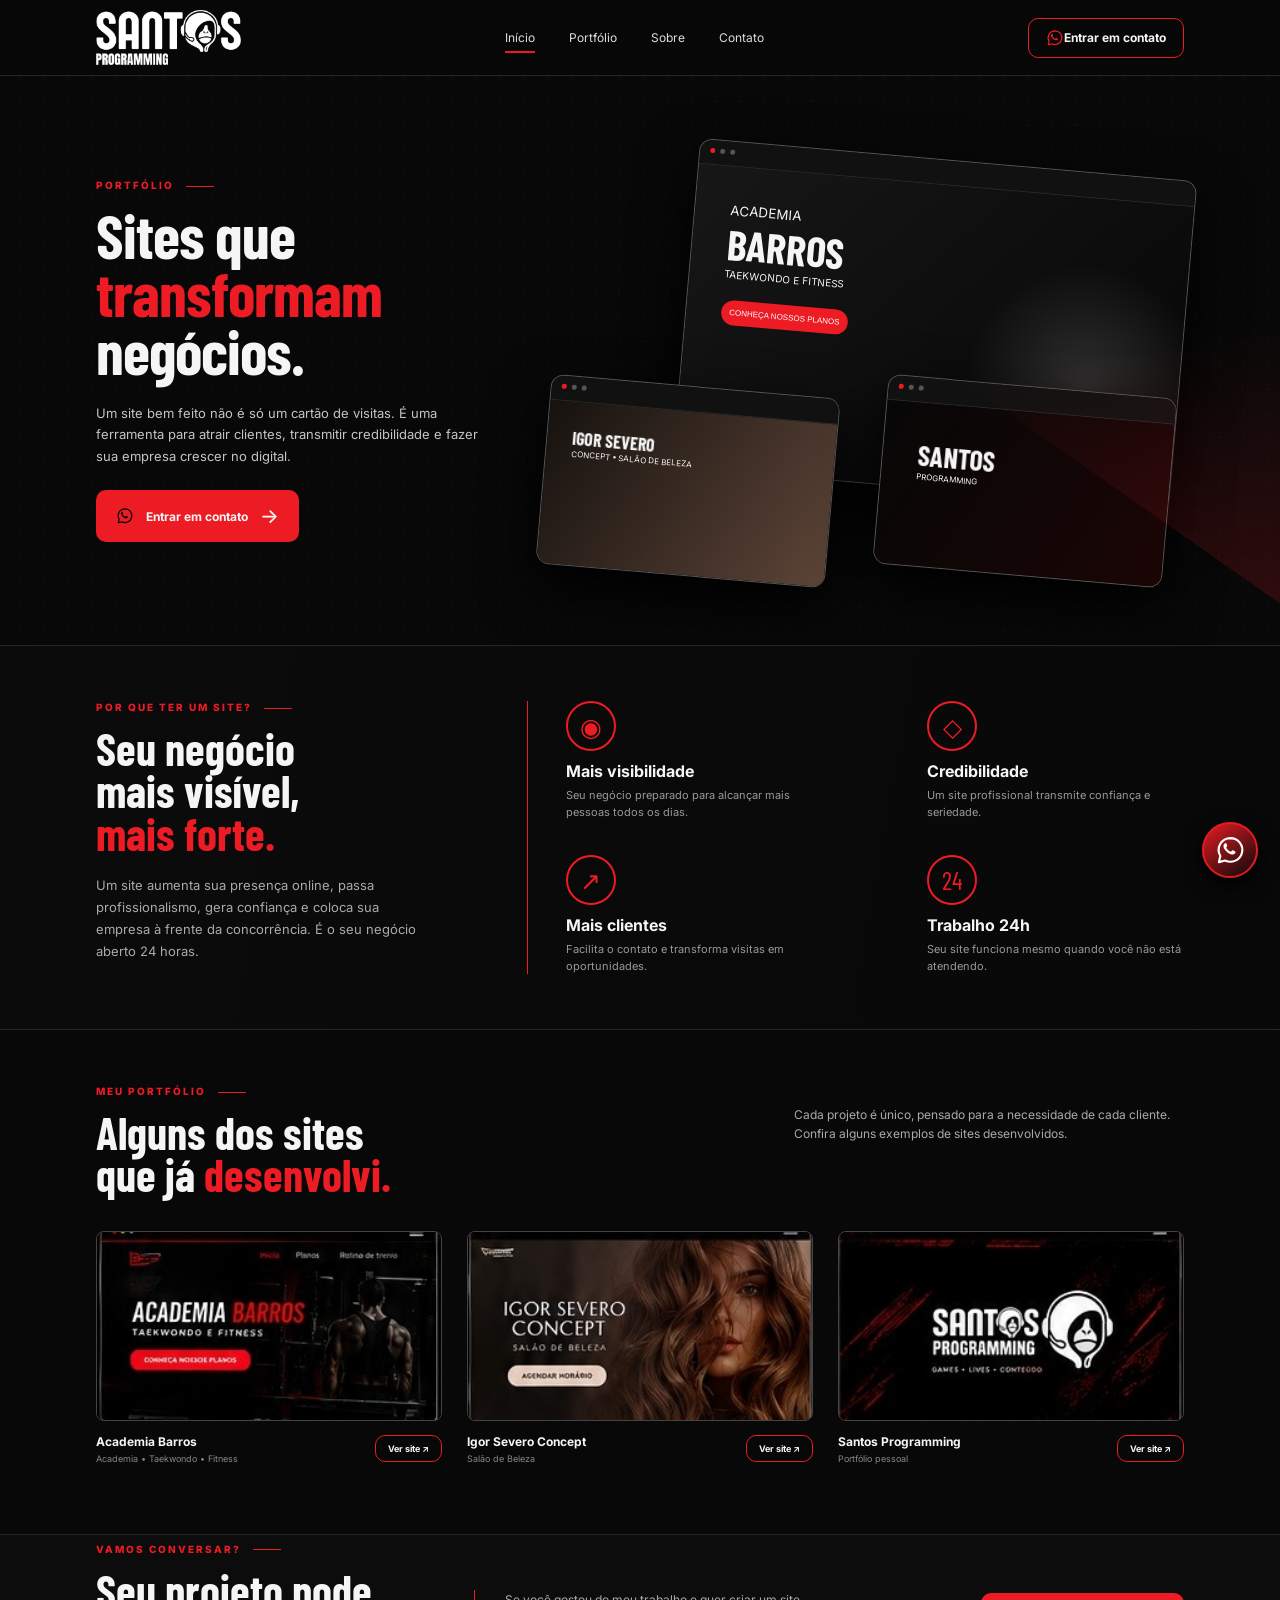
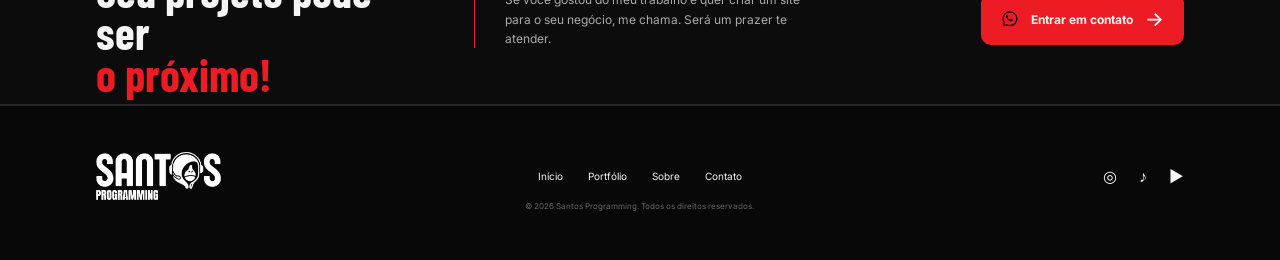
==== commit a50d45b5: "Add files via upload" ====
--- a/index.html
+++ b/index.html
@@ -24,7 +24,7 @@
       <a href="#contato">Contato</a>
     </nav>
 
-    <a class="btn btn-outline header-contact" href="https://wa.me/5553991857521?text=Ol%C3%A1%2C%20gostaria%20de%20criar%20um%20site%20para%20a%20minha%20empresa." target="_blank" rel="noopener"><svg class="wa-icon" viewBox="0 0 32 32" aria-hidden="true"><path fill="currentColor" d="M19.11 17.42c-.29-.15-1.7-.84-1.96-.94-.26-.1-.45-.15-.64.15-.19.29-.74.94-.9 1.13-.17.19-.33.22-.62.07-.29-.15-1.22-.45-2.32-1.43-.86-.77-1.44-1.72-1.61-2.01-.17-.29-.02-.45.13-.6.13-.13.29-.33.43-.49.14-.17.19-.29.29-.48.1-.19.05-.36-.02-.51-.07-.15-.64-1.55-.88-2.13-.23-.56-.47-.49-.64-.5h-.55c-.19 0-.51.07-.77.36-.26.29-1.01.99-1.01 2.42s1.03 2.81 1.17 3.01c.15.19 2.02 3.08 4.9 4.32.69.3 1.23.48 1.65.61.69.22 1.32.19 1.82.12.55-.08 1.7-.69 1.94-1.36.24-.67.24-1.24.17-1.36-.07-.12-.26-.19-.55-.34z"/><path fill="currentColor" d="M16.03 3.2c-7.06 0-12.8 5.74-12.8 12.8 0 2.26.59 4.39 1.72 6.26L3.1 28.8l6.7-1.76a12.76 12.76 0 0 0 6.23 1.61h.01c7.06 0 12.8-5.74 12.8-12.8S23.1 3.2 16.03 3.2zm0 23.34h-.01a10.52 10.52 0 0 1-5.36-1.46l-.38-.23-3.98 1.05 1.06-3.88-.25-.4a10.55 10.55 0 1 1 8.92 4.92z"/></svg> Entrar em contato</a>
+    <a class="btn btn-outline header-contact" href="https://wa.me/5553991857521?text=Ol%C3%A1%2C%20gostaria%20de%20criar%20um%20site%20para%20a%20minha%20empresa." target="_blank" rel="noopener"><svg class="wa-icon" viewBox="0 0 32 32" aria-hidden="true" focusable="false"><path d="M16 3.2a12.2 12.2 0 0 0-10.5 18.4L4 28l6.5-1.7A12.2 12.2 0 1 0 16 3.2Z" fill="none" stroke="currentColor" stroke-width="2.2" stroke-linejoin="round"/><path d="M11.2 9.8c-.4-.5-.8-.5-1.1-.5h-.8c-.3 0-.7.1-1 .5-.4.4-1.3 1.3-1.3 3.1s1.3 3.6 1.5 3.9c.2.3 2.6 4.1 6.3 5.6 3.1 1.3 3.7 1 4.4.9.7-.1 2.3-.9 2.6-1.8.3-.9.3-1.6.2-1.8-.1-.2-.4-.3-.8-.5l-2.5-1.2c-.3-.1-.6-.2-.8.2-.3.4-1 1.2-1.2 1.4-.2.3-.4.3-.8.1-.4-.2-1.7-.6-3.2-2-1.2-1.1-2-2.4-2.2-2.8-.2-.4 0-.6.2-.8.2-.2.4-.5.6-.7.2-.2.3-.4.4-.7.1-.3 0-.5 0-.7l-1.1-2.6Z" fill="currentColor" transform="translate(3 1) scale(.82)"/></svg> Entrar em contato</a>
   </header>
 
   <main>
@@ -33,7 +33,7 @@
         <p class="eyebrow">PORTFÓLIO <i></i></p>
         <h1>Sites que <span>transformam</span> negócios.</h1>
         <p class="hero-text">Um site bem feito não é só um cartão de visitas. É uma ferramenta para atrair clientes, transmitir credibilidade e fazer sua empresa crescer no digital.</p>
-        <a class="btn btn-red" href="https://wa.me/5553991857521?text=Ol%C3%A1%2C%20gostaria%20de%20criar%20um%20site%20para%20a%20minha%20empresa." target="_blank" rel="noopener"><svg class="wa-icon" viewBox="0 0 32 32" aria-hidden="true"><path fill="currentColor" d="M19.11 17.42c-.29-.15-1.7-.84-1.96-.94-.26-.1-.45-.15-.64.15-.19.29-.74.94-.9 1.13-.17.19-.33.22-.62.07-.29-.15-1.22-.45-2.32-1.43-.86-.77-1.44-1.72-1.61-2.01-.17-.29-.02-.45.13-.6.13-.13.29-.33.43-.49.14-.17.19-.29.29-.48.1-.19.05-.36-.02-.51-.07-.15-.64-1.55-.88-2.13-.23-.56-.47-.49-.64-.5h-.55c-.19 0-.51.07-.77.36-.26.29-1.01.99-1.01 2.42s1.03 2.81 1.17 3.01c.15.19 2.02 3.08 4.9 4.32.69.3 1.23.48 1.65.61.69.22 1.32.19 1.82.12.55-.08 1.7-.69 1.94-1.36.24-.67.24-1.24.17-1.36-.07-.12-.26-.19-.55-.34z"/><path fill="currentColor" d="M16.03 3.2c-7.06 0-12.8 5.74-12.8 12.8 0 2.26.59 4.39 1.72 6.26L3.1 28.8l6.7-1.76a12.76 12.76 0 0 0 6.23 1.61h.01c7.06 0 12.8-5.74 12.8-12.8S23.1 3.2 16.03 3.2zm0 23.34h-.01a10.52 10.52 0 0 1-5.36-1.46l-.38-.23-3.98 1.05 1.06-3.88-.25-.4a10.55 10.55 0 1 1 8.92 4.92z"/></svg> Entrar em contato <b>→</b></a>
+        <a class="btn btn-red" href="https://wa.me/5553991857521?text=Ol%C3%A1%2C%20gostaria%20de%20criar%20um%20site%20para%20a%20minha%20empresa." target="_blank" rel="noopener"><svg class="wa-icon" viewBox="0 0 32 32" aria-hidden="true" focusable="false"><path d="M16 3.2a12.2 12.2 0 0 0-10.5 18.4L4 28l6.5-1.7A12.2 12.2 0 1 0 16 3.2Z" fill="none" stroke="currentColor" stroke-width="2.2" stroke-linejoin="round"/><path d="M11.2 9.8c-.4-.5-.8-.5-1.1-.5h-.8c-.3 0-.7.1-1 .5-.4.4-1.3 1.3-1.3 3.1s1.3 3.6 1.5 3.9c.2.3 2.6 4.1 6.3 5.6 3.1 1.3 3.7 1 4.4.9.7-.1 2.3-.9 2.6-1.8.3-.9.3-1.6.2-1.8-.1-.2-.4-.3-.8-.5l-2.5-1.2c-.3-.1-.6-.2-.8.2-.3.4-1 1.2-1.2 1.4-.2.3-.4.3-.8.1-.4-.2-1.7-.6-3.2-2-1.2-1.1-2-2.4-2.2-2.8-.2-.4 0-.6.2-.8.2-.2.4-.5.6-.7.2-.2.3-.4.4-.7.1-.3 0-.5 0-.7l-1.1-2.6Z" fill="currentColor" transform="translate(3 1) scale(.82)"/></svg> Entrar em contato <b>→</b></a>
       </div>
 
       <div class="hero-showcase">
@@ -103,7 +103,7 @@
         <h2>Seu projeto pode ser<br><span>o próximo!</span></h2>
       </div>
       <p>Se você gostou do meu trabalho e quer criar um site para o seu negócio, me chama. Será um prazer te atender.</p>
-      <a class="btn btn-red" href="https://wa.me/5553991857521?text=Ol%C3%A1%2C%20gostaria%20de%20criar%20um%20site%20para%20a%20minha%20empresa." target="_blank" rel="noopener"><svg class="wa-icon" viewBox="0 0 32 32" aria-hidden="true"><path fill="currentColor" d="M19.11 17.42c-.29-.15-1.7-.84-1.96-.94-.26-.1-.45-.15-.64.15-.19.29-.74.94-.9 1.13-.17.19-.33.22-.62.07-.29-.15-1.22-.45-2.32-1.43-.86-.77-1.44-1.72-1.61-2.01-.17-.29-.02-.45.13-.6.13-.13.29-.33.43-.49.14-.17.19-.29.29-.48.1-.19.05-.36-.02-.51-.07-.15-.64-1.55-.88-2.13-.23-.56-.47-.49-.64-.5h-.55c-.19 0-.51.07-.77.36-.26.29-1.01.99-1.01 2.42s1.03 2.81 1.17 3.01c.15.19 2.02 3.08 4.9 4.32.69.3 1.23.48 1.65.61.69.22 1.32.19 1.82.12.55-.08 1.7-.69 1.94-1.36.24-.67.24-1.24.17-1.36-.07-.12-.26-.19-.55-.34z"/><path fill="currentColor" d="M16.03 3.2c-7.06 0-12.8 5.74-12.8 12.8 0 2.26.59 4.39 1.72 6.26L3.1 28.8l6.7-1.76a12.76 12.76 0 0 0 6.23 1.61h.01c7.06 0 12.8-5.74 12.8-12.8S23.1 3.2 16.03 3.2zm0 23.34h-.01a10.52 10.52 0 0 1-5.36-1.46l-.38-.23-3.98 1.05 1.06-3.88-.25-.4a10.55 10.55 0 1 1 8.92 4.92z"/></svg> Entrar em contato <b>→</b></a>
+      <a class="btn btn-red" href="https://wa.me/5553991857521?text=Ol%C3%A1%2C%20gostaria%20de%20criar%20um%20site%20para%20a%20minha%20empresa." target="_blank" rel="noopener"><svg class="wa-icon" viewBox="0 0 32 32" aria-hidden="true" focusable="false"><path d="M16 3.2a12.2 12.2 0 0 0-10.5 18.4L4 28l6.5-1.7A12.2 12.2 0 1 0 16 3.2Z" fill="none" stroke="currentColor" stroke-width="2.2" stroke-linejoin="round"/><path d="M11.2 9.8c-.4-.5-.8-.5-1.1-.5h-.8c-.3 0-.7.1-1 .5-.4.4-1.3 1.3-1.3 3.1s1.3 3.6 1.5 3.9c.2.3 2.6 4.1 6.3 5.6 3.1 1.3 3.7 1 4.4.9.7-.1 2.3-.9 2.6-1.8.3-.9.3-1.6.2-1.8-.1-.2-.4-.3-.8-.5l-2.5-1.2c-.3-.1-.6-.2-.8.2-.3.4-1 1.2-1.2 1.4-.2.3-.4.3-.8.1-.4-.2-1.7-.6-3.2-2-1.2-1.1-2-2.4-2.2-2.8-.2-.4 0-.6.2-.8.2-.2.4-.5.6-.7.2-.2.3-.4.4-.7.1-.3 0-.5 0-.7l-1.1-2.6Z" fill="currentColor" transform="translate(3 1) scale(.82)"/></svg> Entrar em contato <b>→</b></a>
     </section>
   </main>
 
@@ -114,7 +114,7 @@
     <p>© 2026 Santos Programming. Todos os direitos reservados.</p>
   </footer>
 
-  <a class="whatsapp" href="https://wa.me/5553991857521?text=Ol%C3%A1%2C%20gostaria%20de%20criar%20um%20site%20para%20a%20minha%20empresa." target="_blank" rel="noopener" aria-label="Falar pelo WhatsApp"><svg class="wa-icon" viewBox="0 0 32 32" aria-hidden="true"><path fill="currentColor" d="M19.11 17.42c-.29-.15-1.7-.84-1.96-.94-.26-.1-.45-.15-.64.15-.19.29-.74.94-.9 1.13-.17.19-.33.22-.62.07-.29-.15-1.22-.45-2.32-1.43-.86-.77-1.44-1.72-1.61-2.01-.17-.29-.02-.45.13-.6.13-.13.29-.33.43-.49.14-.17.19-.29.29-.48.1-.19.05-.36-.02-.51-.07-.15-.64-1.55-.88-2.13-.23-.56-.47-.49-.64-.5h-.55c-.19 0-.51.07-.77.36-.26.29-1.01.99-1.01 2.42s1.03 2.81 1.17 3.01c.15.19 2.02 3.08 4.9 4.32.69.3 1.23.48 1.65.61.69.22 1.32.19 1.82.12.55-.08 1.7-.69 1.94-1.36.24-.67.24-1.24.17-1.36-.07-.12-.26-.19-.55-.34z"/><path fill="currentColor" d="M16.03 3.2c-7.06 0-12.8 5.74-12.8 12.8 0 2.26.59 4.39 1.72 6.26L3.1 28.8l6.7-1.76a12.76 12.76 0 0 0 6.23 1.61h.01c7.06 0 12.8-5.74 12.8-12.8S23.1 3.2 16.03 3.2zm0 23.34h-.01a10.52 10.52 0 0 1-5.36-1.46l-.38-.23-3.98 1.05 1.06-3.88-.25-.4a10.55 10.55 0 1 1 8.92 4.92z"/></svg></a>
+  <a class="whatsapp" href="https://wa.me/5553991857521?text=Ol%C3%A1%2C%20gostaria%20de%20criar%20um%20site%20para%20a%20minha%20empresa." target="_blank" rel="noopener" aria-label="Falar pelo WhatsApp"><svg class="wa-icon" viewBox="0 0 32 32" aria-hidden="true" focusable="false"><path d="M16 3.2a12.2 12.2 0 0 0-10.5 18.4L4 28l6.5-1.7A12.2 12.2 0 1 0 16 3.2Z" fill="none" stroke="currentColor" stroke-width="2.2" stroke-linejoin="round"/><path d="M11.2 9.8c-.4-.5-.8-.5-1.1-.5h-.8c-.3 0-.7.1-1 .5-.4.4-1.3 1.3-1.3 3.1s1.3 3.6 1.5 3.9c.2.3 2.6 4.1 6.3 5.6 3.1 1.3 3.7 1 4.4.9.7-.1 2.3-.9 2.6-1.8.3-.9.3-1.6.2-1.8-.1-.2-.4-.3-.8-.5l-2.5-1.2c-.3-.1-.6-.2-.8.2-.3.4-1 1.2-1.2 1.4-.2.3-.4.3-.8.1-.4-.2-1.7-.6-3.2-2-1.2-1.1-2-2.4-2.2-2.8-.2-.4 0-.6.2-.8.2-.2.4-.5.6-.7.2-.2.3-.4.4-.7.1-.3 0-.5 0-.7l-1.1-2.6Z" fill="currentColor" transform="translate(3 1) scale(.82)"/></svg></a>
   <script src="script.js"></script>
 </body>
 </html>
--- a/style.css
+++ b/style.css
@@ -63,3 +63,24 @@
 .whatsapp{background:linear-gradient(145deg,#e51b23,#090909);border:2px solid #e51b23;color:#fff;width:56px;height:56px}
 .whatsapp .wa-icon{width:31px;height:31px;color:#fff}
 .whatsapp:hover{transform:translateY(-3px) scale(1.04);background:linear-gradient(145deg,#ff252d,#050505)}
+
+@media(max-width:850px){
+  .header{position:sticky}
+  .nav.open{display:flex;position:absolute;top:68px;left:0;right:0;margin:0;padding:12px 6% 18px;background:#0a0a0a;border-bottom:1px solid #333;flex-direction:column;gap:0;box-shadow:0 12px 22px rgba(0,0,0,.55)}
+  .nav.open a{display:block;padding:13px 0;border-bottom:1px solid #1e1e1e;font-size:14px}
+  .nav.open a:last-child{border-bottom:0}
+  .nav.open a.active:after{bottom:6px;right:auto;width:25px}
+  .menu-toggle{cursor:pointer;padding:8px 0 8px 12px;line-height:1}
+}
+
+/* Mobile navigation: reveal as a dropdown when the menu control is activated. */
+@media(max-width:850px){
+  .header{position:sticky}
+  .header .nav{display:none;position:absolute;top:100%;left:0;right:0;margin:0;padding:12px 6% 18px;background:#0a0a0a;border-bottom:1px solid var(--red);flex-direction:column;gap:0;box-shadow:0 14px 24px rgba(0,0,0,.55)}
+  .header .nav.open{display:flex}
+  .header .nav a{display:block;padding:13px 0;border-bottom:1px solid #222}
+  .header .nav a:last-child{border-bottom:0}
+  .header .nav a.active:after{bottom:7px;right:auto;width:24px}
+  .menu-toggle{cursor:pointer;padding:8px 0 8px 12px;min-width:40px}
+}
+.wa-icon{overflow:visible}
